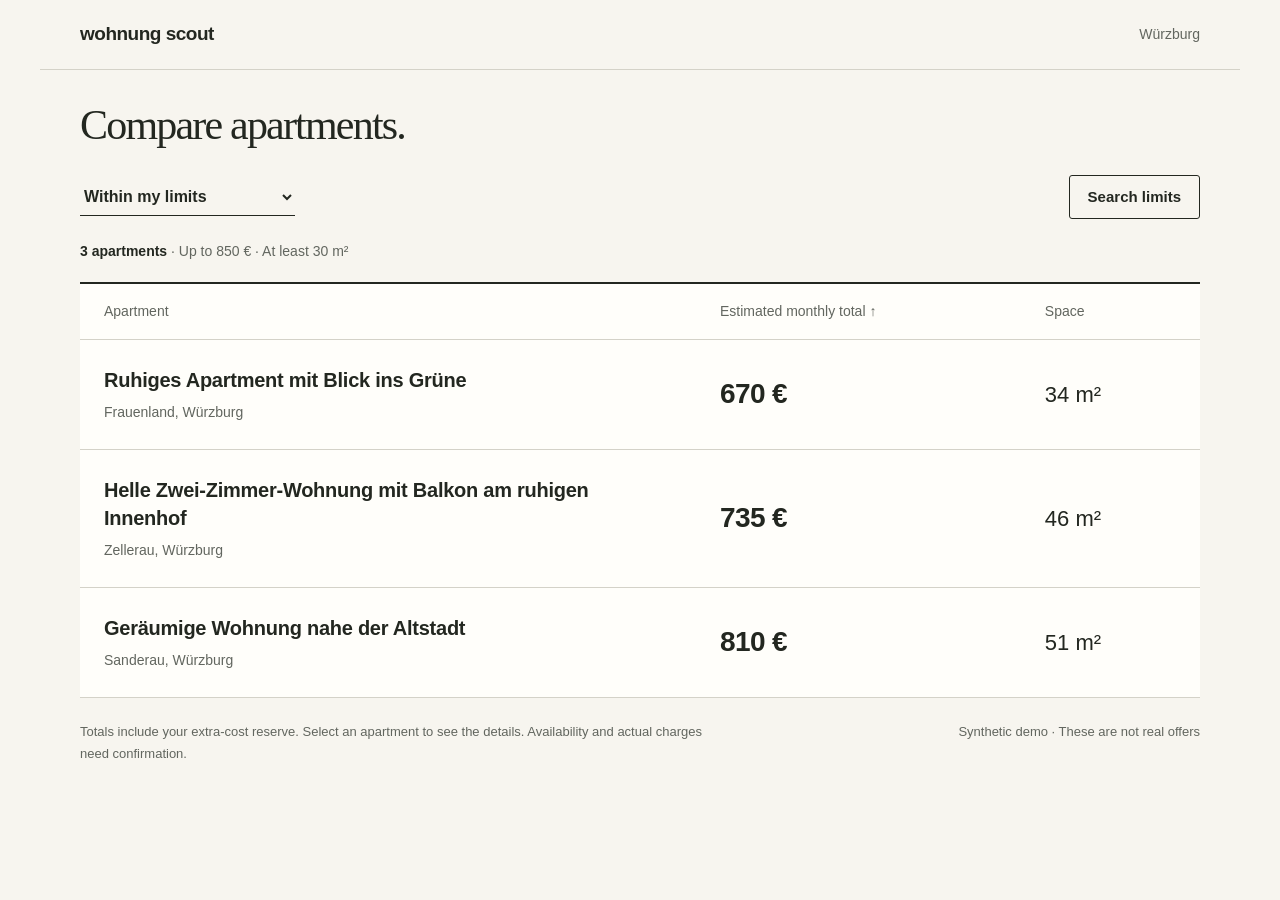
==== static/prototype/compare-clear.html @ 00a587d5 "Explore three clearer comparison layouts after choosing direction B" ====
<!doctype html>
<html lang="en">
<head>
<meta charset="utf-8"><meta name="viewport" content="width=device-width,initial-scale=1">
<title>Wohnung Scout · Clear comparison</title>
<style>
:root{--paper:#f7f5ef;--white:#fffefa;--ink:#232720;--muted:#62665f;--line:#d4d2c8;--copper:#a43e25;--wash:#f1e7dc;--sans:"Avenir Next",Avenir,"Segoe UI",sans-serif;--serif:Georgia,"Times New Roman",serif}
*{box-sizing:border-box}body{margin:0;background:var(--paper);color:var(--ink);font:16px/1.5 var(--sans);-webkit-font-smoothing:antialiased}button,input,select{font:inherit;color:inherit}button,a{touch-action:manipulation}button{cursor:pointer}button:focus-visible,a:focus-visible,select:focus-visible,input:focus-visible{outline:3px solid var(--copper);outline-offset:4px}button{background:none}button,a,input,select{-webkit-tap-highlight-color:transparent}.masthead{margin:auto;max-width:1200px;padding:20px 40px;display:flex;justify-content:space-between;gap:20px;align-items:center;border-bottom:1px solid var(--line)}.brand{font-size:19px;font-weight:700;letter-spacing:-.5px}.place{font-size:14px;color:var(--muted)}main{max-width:1200px;margin:0 auto;padding:32px 40px 40px}.intro{max-width:690px}h1{font:normal 42px/1.12 var(--serif);letter-spacing:-1.8px;margin:0}.intro p{margin:0;color:var(--muted);font-size:17px}.toolbar{display:flex;align-items:center;justify-content:space-between;gap:20px;margin-top:26px;margin-bottom:22px}.view-label{display:flex;align-items:center;gap:12px;font-size:16px;font-weight:600}.view-label select{appearance:auto;border:0;border-bottom:1px solid var(--ink);background:transparent;border-radius:0;padding:9px 24px 9px 0;max-width:100%}.limits-button{border:1px solid var(--ink);padding:10px 18px;white-space:nowrap;border-radius:3px;font-weight:600;font-size:15px}.limits-button:hover{background:var(--ink);color:var(--white)}.limits-summary{font-size:14px;color:var(--muted);margin:0 0 20px}.count{color:var(--ink);font-weight:650}.comparison{width:100%;border-collapse:collapse;table-layout:fixed;text-align:left;background:var(--white);border-top:2px solid var(--ink)}th{font-size:14px;font-weight:500;color:var(--muted);padding:17px 24px;border-bottom:1px solid var(--line);vertical-align:middle}th:first-child{width:55%}th:nth-child(2){width:29%}th:nth-child(3){width:16%}th button{border:0;padding:0;text-align:left;font:inherit}td{padding:26px 24px;border-bottom:1px solid var(--line);vertical-align:middle}.apartment-button{font:600 20px/1.4 var(--sans);text-align:left;border:0;padding:0;display:block;width:100%;overflow-wrap:anywhere;letter-spacing:-.25px}.apartment-button:hover{color:var(--copper)}.location{font-size:14px;color:var(--muted);margin-top:8px;overflow-wrap:anywhere}.total{font-size:28px;font-weight:650;line-height:1.3;white-space:nowrap;font-variant-numeric:tabular-nums;letter-spacing:-.6px}.space{font-size:22px;white-space:nowrap;font-variant-numeric:tabular-nums}.row-label{display:none}.chosen td{background:var(--wash);border-bottom-color:var(--wash)}.chosen td:first-child{box-shadow:inset 4px 0 var(--copper)}.chosen .apartment-button{color:var(--copper)}.detail-row td{padding:0;background:var(--wash)}.detail-body{padding:0 24px 28px;border-left:4px solid var(--copper);display:grid;grid-template-columns:1fr 1fr;gap:22px 42px}.cost-breakdown{margin:0;display:grid;grid-template-columns:1fr auto;gap:8px 20px;font-size:15px}.cost-breakdown dt{color:var(--muted)}.cost-breakdown dd{margin:0;font-variant-numeric:tabular-nums}.detail-copy p{margin:0;font-size:15px}.detail-copy .saving{font-weight:600;color:#3f5c43;margin-bottom:10px}.detail-actions{grid-column:1/-1;display:flex;gap:12px;align-items:center;flex-wrap:wrap}.open-link,.save-button{display:inline-block;padding:10px 17px;font-weight:600;font-size:15px;text-decoration:none;border-radius:3px}.open-link{background:var(--copper);color:white;border:1px solid var(--copper)}.save-button{border:1px solid #a59c8c;background:transparent}.open-link:hover{background:#87331f}.save-button:hover{background:#e4d6c5}.save-button[aria-pressed=true]{background:#e0e7d8;border-color:#67775e}.preview-note{font-size:13px;color:var(--muted)}.empty{padding:38px 24px;border-bottom:1px solid var(--line);background:var(--white);font-size:17px}.footnote{display:flex;justify-content:space-between;gap:24px;align-items:flex-start;margin-top:23px;font-size:13px;line-height:1.7;color:var(--muted)}.footnote p{margin:0;max-width:650px}#source{white-space:nowrap}dialog{max-width:460px;width:calc(100% - 32px);padding:31px;border:1px solid var(--line);border-radius:5px;background:var(--white);color:var(--ink)}dialog::backdrop{background:#23272066}dialog h2{font:normal 31px var(--serif);margin:0 0 8px}dialog p{font-size:14px;color:var(--muted);margin:0 0 23px}.field{display:block;font-size:15px;margin:18px 0}.field input{display:block;width:100%;margin-top:7px;padding:10px 12px;border:1px solid #aaa99f;border-radius:3px;background:white}.check{display:flex;align-items:flex-start;gap:10px;margin:22px 0;font-size:15px}.check input{margin-top:6px;accent-color:var(--copper);width:17px;height:17px}.dialog-actions{display:flex;justify-content:flex-end;gap:10px;margin-top:29px}.dialog-actions button{border:1px solid var(--line);padding:10px 16px;border-radius:3px}.dialog-actions .apply{background:var(--ink);color:white;border-color:var(--ink)}[hidden]{display:none!important}
@media(max-width:760px){.masthead{padding:22px 24px}main{padding:35px 24px}h1{font-size:41px}.toolbar{margin-top:31px}.comparison th,.comparison td{padding-left:18px;padding-right:18px}th:first-child{width:49%}th:nth-child(2){width:32%}th:nth-child(3){width:19%}.total{font-size:25px}.apartment-button{font-size:18px}.space{font-size:20px}.detail-body{padding:0 18px 24px;gap:20px;grid-template-columns:1fr}.detail-actions{grid-column:auto}.footnote{display:block}.footnote p+p{margin-top:9px}}
@media(max-width:540px){.masthead{padding:20px}.brand{font-size:18px}.place{font-size:13px}main{padding:32px 20px}h1{font-size:38px;letter-spacing:-1px}.intro p{font-size:16px}.toolbar{gap:12px;align-items:flex-start;margin-bottom:15px}.view-label{min-width:0;font-size:15px}.view-label select{max-width:184px;padding-right:4px}.limits-button{font-size:14px;padding:10px 12px}.limits-summary{font-size:14px;margin-bottom:17px}.comparison,.comparison tbody{display:block}.comparison thead{display:none}.comparison tr{display:grid;grid-template-columns:1.4fr 1fr;border-bottom:1px solid var(--line);padding:22px 20px;gap:20px;background:var(--white)}.comparison td{border:0;padding:0;display:block}.comparison td:first-child{grid-column:1/-1}.apartment-button{font-size:20px;line-height:1.42}.location{font-size:14px;margin-top:7px}.row-label{display:block;font-size:13px;color:var(--muted);line-height:1.4;margin-bottom:7px;font-weight:400;letter-spacing:0}.total{font-size:28px}.space{font-size:24px}.comparison tr.chosen{background:var(--wash);box-shadow:inset 4px 0 var(--copper);border-bottom:0}.chosen td{background:transparent}.chosen td:first-child{box-shadow:none}.comparison tr.detail-row{display:block;background:var(--wash);padding:0 20px 24px;box-shadow:inset 4px 0 var(--copper)}.detail-body{padding:0;border:0;gap:20px}.cost-breakdown{font-size:14px;gap:9px 10px}.detail-copy p{font-size:14px}.detail-actions{display:grid;grid-template-columns:1fr;gap:10px}.open-link,.save-button{text-align:center}.preview-note{text-align:center}.footnote{margin-top:18px;font-size:13px}#source{white-space:normal}.empty{padding:27px 20px}}
@media(prefers-reduced-motion:no-preference){button,a{transition:color .15s,background .15s}}
</style>
</head>
<body>
<header class="masthead"><div class="brand">wohnung scout</div><div class="place">Würzburg</div></header>
<main>
<section class="intro"><h1>Compare apartments.</h1></section>
<div class="toolbar"><label class="view-label"><select id="view" aria-label="Apartments to compare"><option value="matches">Within my limits</option><option value="all">All current apartments</option><option value="saved">Saved in preview</option></select></label><button class="limits-button" id="open-limits">Search limits</button></div>
<p class="limits-summary"><span id="count" class="count" role="status" aria-live="polite">Loading apartments</span><span id="limits-summary"></span></p>
<table class="comparison" aria-label="Apartment comparison"><thead><tr><th>Apartment</th><th><button id="sort-total" aria-label="Reverse monthly cost sort">Estimated monthly total ↑</button></th><th>Space</th></tr></thead><tbody id="rows"></tbody></table>
<div class="empty" id="empty" hidden>No apartments match these limits. Try a higher budget or a smaller minimum size.</div>
<footer class="footnote"><p>Totals include your extra-cost reserve. Select an apartment to see the details. Availability and actual charges need confirmation.</p><p id="source">Loading local data</p></footer>
</main>
<dialog id="limits-dialog" aria-labelledby="limits-title"><form id="limits-form"><h2 id="limits-title">Your search limits.</h2><p>Changes stay in this preview. Your actual search and alerts stay unchanged.</p><label class="field">Maximum monthly total (€)<input id="budget" type="number" min="1" step="1" required></label><label class="field">Minimum space (m²)<input id="min-size" type="number" min="1" step="1" required></label><label class="check"><input id="temporary" type="checkbox">Include temporary lets</label><div class="dialog-actions"><button type="button" id="cancel-limits">Cancel</button><button class="apply" type="submit">Apply to preview</button></div></form></dialog>
<script>
const $=id=>document.getElementById(id);
const money=value=>new Intl.NumberFormat('de-DE',{style:'currency',currency:'EUR',maximumFractionDigits:0}).format(value);
const state={listings:[],settings:{budget:850,min_size:30,extra_costs:60,current_total:1000,include_temporary:false},limits:null,saved:new Set(),selected:null,direction:1};
const demo=[['demo-clear-1','Helle Zwei-Zimmer-Wohnung mit Balkon am ruhigen Innenhof','Zellerau, Würzburg',675,46],['demo-clear-2','Ruhiges Apartment mit Blick ins Grüne','Frauenland, Würzburg',610,34],['demo-clear-3','Geräumige Wohnung nahe der Altstadt','Sanderau, Würzburg',750,51],['demo-clear-4','Kompaktes Studio in zentraler Lage','Altstadt, Würzburg',545,26],['demo-clear-5','Möblierte Wohnung für einen befristeten Aufenthalt','Grombühl, Würzburg',620,38]];
function element(tag,text,className){const node=document.createElement(tag);node.textContent=text;if(className)node.className=className;return node;}
function matching(row){return row.estimated_total<=state.limits.budget&&row.size>=state.limits.min_size&&(state.limits.include_temporary||!row.temporary);}
function safeUrl(value){try{const url=new URL(value);return ['http:','https:'].includes(url.protocol)?url.href:null;}catch{return null;}}
function visibleRows(){const view=$('view').value;return state.listings.filter(row=>row.currently_seen!==false&&row.status!=='hidden').filter(row=>view==='matches'?matching(row):view==='saved'?state.saved.has(row.id):true).sort((a,b)=>(a.estimated_total-b.estimated_total)*state.direction);}
function showDetails(row){
  const tr=element('tr','','detail-row'),cell=document.createElement('td');cell.colSpan=3;
  const body=element('div','','detail-body'),costs=element('dl','','cost-breakdown');
  for(const [label,value]of [['Listed monthly rent',money(row.rent)],['Extra-cost reserve',money(state.settings.extra_costs)]])costs.append(element('dt',label),element('dd',value));
  const copy=element('div','','detail-copy');
  copy.append(element('p',money(Math.abs(row.estimated_saving))+(row.estimated_saving>=0?' less':' more')+' than your current home each month.','saving'),element('p','This is an estimate. Confirm utilities, deposit, and availability in the original listing.'));
  const actions=element('div','','detail-actions'),url=safeUrl(row.url);
  if(url){const link=element('a','Open original listing ↗','open-link');link.href=url;link.target='_blank';link.rel='noopener noreferrer';actions.append(link);}
  const save=element('button',state.saved.has(row.id)?'Saved in preview ✓':'Save in preview','save-button');save.setAttribute('aria-pressed',String(state.saved.has(row.id)));save.dataset.save=String(row.id);save.addEventListener('click',()=>{state.saved.has(row.id)?state.saved.delete(row.id):state.saved.add(row.id);render();});
  actions.append(save,element('span','Preview only. Nothing is stored.','preview-note'));body.append(costs,copy,actions);cell.append(body);tr.append(cell);return tr;
}
function render(){
  const rows=visibleRows();if(!rows.some(row=>row.id===state.selected))state.selected=null;
  $('count').textContent=rows.length+' apartment'+(rows.length===1?'':'s');
  $('limits-summary').textContent=$('view').value==='matches'?' · Up to '+money(state.limits.budget)+' · At least '+state.limits.min_size+' m²':'';
  $('sort-total').textContent='Estimated monthly total '+(state.direction===1?'↑':'↓');$('sort-total').closest('th').setAttribute('aria-sort',state.direction===1?'ascending':'descending');
  $('rows').replaceChildren();$('empty').hidden=rows.length>0;
  for(const row of rows){
    const selected=row.id===state.selected,tr=document.createElement('tr');tr.classList.toggle('chosen',selected);
    const titleCell=document.createElement('td'),title=element('button',row.title,'apartment-button');title.dataset.listing=String(row.id);title.setAttribute('aria-expanded',String(selected));title.setAttribute('aria-label',(selected?'Close details for ':'View details for ')+row.title);title.addEventListener('click',()=>{state.selected=selected?null:row.id;render();document.querySelector('[data-listing="'+CSS.escape(String(row.id))+'"]').focus({preventScroll:true});});titleCell.append(title,element('div',row.location+(row.temporary?' · Temporary let':''),'location'));
    const total=element('td','','total');total.append(element('span','Estimated monthly total','row-label'),document.createTextNode(money(row.estimated_total)));
    const size=element('td','','space');size.append(element('span','Space','row-label'),document.createTextNode(row.size+' m²'));
    tr.append(titleCell,total,size);$('rows').append(tr);if(selected)$('rows').append(showDetails(row));
  }
}
$('open-limits').addEventListener('click',()=>{$('budget').value=state.limits.budget;$('min-size').value=state.limits.min_size;$('temporary').checked=state.limits.include_temporary;$('limits-dialog').showModal();});
$('cancel-limits').addEventListener('click',()=>$('limits-dialog').close());
$('limits-form').addEventListener('submit',event=>{event.preventDefault();state.limits={budget:Number($('budget').value),min_size:Number($('min-size').value),include_temporary:$('temporary').checked};$('limits-dialog').close();render();});
$('sort-total').addEventListener('click',()=>{state.direction*=-1;render();});$('view').addEventListener('change',render);
(async()=>{try{const response=await fetch('/api/state',{cache:'no-store'});if(!response.ok)throw Error('Local data unavailable');const data=await response.json();if(!Array.isArray(data.listings)||!data.settings)throw Error('Unexpected state');state.listings=data.listings;state.settings=data.settings;$('source').textContent='Live local data · Read-only preview';}catch{state.listings=demo.map(([id,title,location,rent,size],index)=>({id,title,location,rent,size,estimated_total:rent+60,estimated_saving:1000-rent-60,url:'https://www.wg-gesucht.de/',currently_seen:true,status:'new',temporary:index===4}));$('source').textContent='Synthetic demo · These are not real offers';}state.limits={budget:state.settings.budget,min_size:state.settings.min_size,include_temporary:state.settings.include_temporary};state.saved=new Set(state.listings.filter(row=>row.status==='saved').map(row=>row.id));render();})();
</script>
</body>
</html>
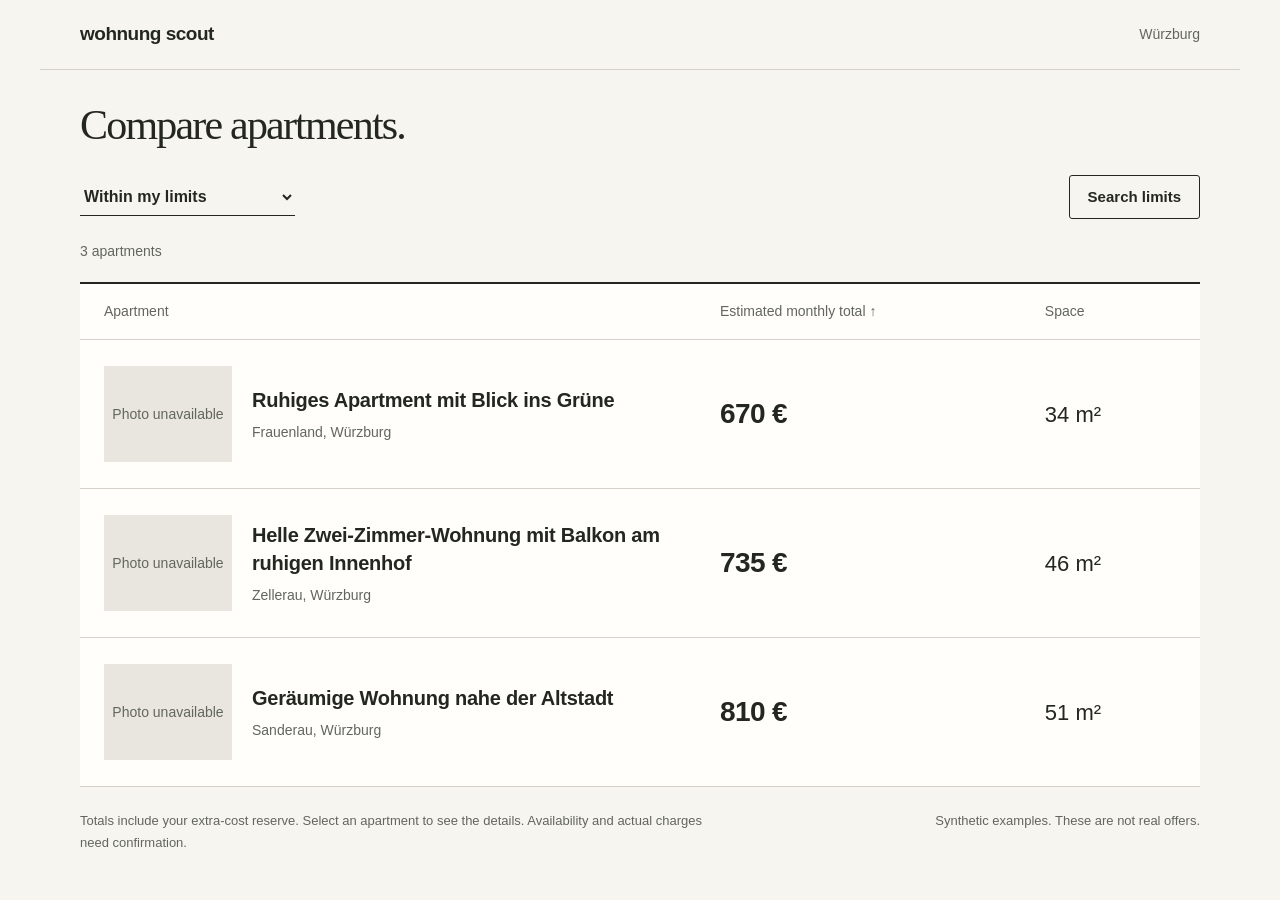
==== commit 2d4be8d3: "Show real listing photos in clearer comparison drafts" ====
--- a/static/prototype/compare-clear.html
+++ b/static/prototype/compare-clear.html
@@ -2,7 +2,7 @@
 <html lang="en">
 <head>
 <meta charset="utf-8"><meta name="viewport" content="width=device-width,initial-scale=1">
-<title>Wohnung Scout · Clear comparison</title>
+<title>Wohnung Scout | Clear comparison</title>
 <style>
 :root{--paper:#f7f5ef;--white:#fffefa;--ink:#232720;--muted:#62665f;--line:#d4d2c8;--copper:#a43e25;--wash:#f1e7dc;--sans:"Avenir Next",Avenir,"Segoe UI",sans-serif;--serif:Georgia,"Times New Roman",serif}
 *{box-sizing:border-box}body{margin:0;background:var(--paper);color:var(--ink);font:16px/1.5 var(--sans);-webkit-font-smoothing:antialiased}button,input,select{font:inherit;color:inherit}button,a{touch-action:manipulation}button{cursor:pointer}button:focus-visible,a:focus-visible,select:focus-visible,input:focus-visible{outline:3px solid var(--copper);outline-offset:4px}button{background:none}button,a,input,select{-webkit-tap-highlight-color:transparent}.masthead{margin:auto;max-width:1200px;padding:20px 40px;display:flex;justify-content:space-between;gap:20px;align-items:center;border-bottom:1px solid var(--line)}.brand{font-size:19px;font-weight:700;letter-spacing:-.5px}.place{font-size:14px;color:var(--muted)}main{max-width:1200px;margin:0 auto;padding:32px 40px 40px}.intro{max-width:690px}h1{font:normal 42px/1.12 var(--serif);letter-spacing:-1.8px;margin:0}.intro p{margin:0;color:var(--muted);font-size:17px}.toolbar{display:flex;align-items:center;justify-content:space-between;gap:20px;margin-top:26px;margin-bottom:22px}.view-label{display:flex;align-items:center;gap:12px;font-size:16px;font-weight:600}.view-label select{appearance:auto;border:0;border-bottom:1px solid var(--ink);background:transparent;border-radius:0;padding:9px 24px 9px 0;max-width:100%}.limits-button{border:1px solid var(--ink);padding:10px 18px;white-space:nowrap;border-radius:3px;font-weight:600;font-size:15px}.limits-button:hover{background:var(--ink);color:var(--white)}.limits-summary{font-size:14px;color:var(--muted);margin:0 0 20px}.count{color:var(--ink);font-weight:650}.comparison{width:100%;border-collapse:collapse;table-layout:fixed;text-align:left;background:var(--white);border-top:2px solid var(--ink)}th{font-size:14px;font-weight:500;color:var(--muted);padding:17px 24px;border-bottom:1px solid var(--line);vertical-align:middle}th:first-child{width:55%}th:nth-child(2){width:29%}th:nth-child(3){width:16%}th button{border:0;padding:0;text-align:left;font:inherit}td{padding:26px 24px;border-bottom:1px solid var(--line);vertical-align:middle}.apartment-button{font:600 20px/1.4 var(--sans);text-align:left;border:0;padding:0;display:block;width:100%;overflow-wrap:anywhere;letter-spacing:-.25px}.apartment-button:hover{color:var(--copper)}.location{font-size:14px;color:var(--muted);margin-top:8px;overflow-wrap:anywhere}.total{font-size:28px;font-weight:650;line-height:1.3;white-space:nowrap;font-variant-numeric:tabular-nums;letter-spacing:-.6px}.space{font-size:22px;white-space:nowrap;font-variant-numeric:tabular-nums}.row-label{display:none}.chosen td{background:var(--wash);border-bottom-color:var(--wash)}.chosen td:first-child{box-shadow:inset 4px 0 var(--copper)}.chosen .apartment-button{color:var(--copper)}.detail-row td{padding:0;background:var(--wash)}.detail-body{padding:0 24px 28px;border-left:4px solid var(--copper);display:grid;grid-template-columns:1fr 1fr;gap:22px 42px}.cost-breakdown{margin:0;display:grid;grid-template-columns:1fr auto;gap:8px 20px;font-size:15px}.cost-breakdown dt{color:var(--muted)}.cost-breakdown dd{margin:0;font-variant-numeric:tabular-nums}.detail-copy p{margin:0;font-size:15px}.detail-copy .saving{font-weight:600;color:#3f5c43;margin-bottom:10px}.detail-actions{grid-column:1/-1;display:flex;gap:12px;align-items:center;flex-wrap:wrap}.open-link,.save-button{display:inline-block;padding:10px 17px;font-weight:600;font-size:15px;text-decoration:none;border-radius:3px}.open-link{background:var(--copper);color:white;border:1px solid var(--copper)}.save-button{border:1px solid #a59c8c;background:transparent}.open-link:hover{background:#87331f}.save-button:hover{background:#e4d6c5}.save-button[aria-pressed=true]{background:#e0e7d8;border-color:#67775e}.preview-note{font-size:13px;color:var(--muted)}.empty{padding:38px 24px;border-bottom:1px solid var(--line);background:var(--white);font-size:17px}.footnote{display:flex;justify-content:space-between;gap:24px;align-items:flex-start;margin-top:23px;font-size:13px;line-height:1.7;color:var(--muted)}.footnote p{margin:0;max-width:650px}#source{white-space:nowrap}dialog{max-width:460px;width:calc(100% - 32px);padding:31px;border:1px solid var(--line);border-radius:5px;background:var(--white);color:var(--ink)}dialog::backdrop{background:#23272066}dialog h2{font:normal 31px var(--serif);margin:0 0 8px}dialog p{font-size:14px;color:var(--muted);margin:0 0 23px}.field{display:block;font-size:15px;margin:18px 0}.field input{display:block;width:100%;margin-top:7px;padding:10px 12px;border:1px solid #aaa99f;border-radius:3px;background:white}.check{display:flex;align-items:flex-start;gap:10px;margin:22px 0;font-size:15px}.check input{margin-top:6px;accent-color:var(--copper);width:17px;height:17px}.dialog-actions{display:flex;justify-content:flex-end;gap:10px;margin-top:29px}.dialog-actions button{border:1px solid var(--line);padding:10px 16px;border-radius:3px}.dialog-actions .apply{background:var(--ink);color:white;border-color:var(--ink)}[hidden]{display:none!important}
@@ -10,18 +10,20 @@
 @media(max-width:540px){.masthead{padding:20px}.brand{font-size:18px}.place{font-size:13px}main{padding:32px 20px}h1{font-size:38px;letter-spacing:-1px}.intro p{font-size:16px}.toolbar{gap:12px;align-items:flex-start;margin-bottom:15px}.view-label{min-width:0;font-size:15px}.view-label select{max-width:184px;padding-right:4px}.limits-button{font-size:14px;padding:10px 12px}.limits-summary{font-size:14px;margin-bottom:17px}.comparison,.comparison tbody{display:block}.comparison thead{display:none}.comparison tr{display:grid;grid-template-columns:1.4fr 1fr;border-bottom:1px solid var(--line);padding:22px 20px;gap:20px;background:var(--white)}.comparison td{border:0;padding:0;display:block}.comparison td:first-child{grid-column:1/-1}.apartment-button{font-size:20px;line-height:1.42}.location{font-size:14px;margin-top:7px}.row-label{display:block;font-size:13px;color:var(--muted);line-height:1.4;margin-bottom:7px;font-weight:400;letter-spacing:0}.total{font-size:28px}.space{font-size:24px}.comparison tr.chosen{background:var(--wash);box-shadow:inset 4px 0 var(--copper);border-bottom:0}.chosen td{background:transparent}.chosen td:first-child{box-shadow:none}.comparison tr.detail-row{display:block;background:var(--wash);padding:0 20px 24px;box-shadow:inset 4px 0 var(--copper)}.detail-body{padding:0;border:0;gap:20px}.cost-breakdown{font-size:14px;gap:9px 10px}.detail-copy p{font-size:14px}.detail-actions{display:grid;grid-template-columns:1fr;gap:10px}.open-link,.save-button{text-align:center}.preview-note{text-align:center}.footnote{margin-top:18px;font-size:13px}#source{white-space:normal}.empty{padding:27px 20px}}
 @media(prefers-reduced-motion:no-preference){button,a{transition:color .15s,background .15s}}
 </style>
+<link rel="stylesheet" href="/static/prototype/listing-photos.css">
 </head>
 <body>
 <header class="masthead"><div class="brand">wohnung scout</div><div class="place">Würzburg</div></header>
 <main>
 <section class="intro"><h1>Compare apartments.</h1></section>
 <div class="toolbar"><label class="view-label"><select id="view" aria-label="Apartments to compare"><option value="matches">Within my limits</option><option value="all">All current apartments</option><option value="saved">Saved in preview</option></select></label><button class="limits-button" id="open-limits">Search limits</button></div>
-<p class="limits-summary"><span id="count" class="count" role="status" aria-live="polite">Loading apartments</span><span id="limits-summary"></span></p>
+<p class="limits-summary" id="count" role="status" aria-live="polite">Loading apartments</p>
 <table class="comparison" aria-label="Apartment comparison"><thead><tr><th>Apartment</th><th><button id="sort-total" aria-label="Reverse monthly cost sort">Estimated monthly total ↑</button></th><th>Space</th></tr></thead><tbody id="rows"></tbody></table>
 <div class="empty" id="empty" hidden>No apartments match these limits. Try a higher budget or a smaller minimum size.</div>
 <footer class="footnote"><p>Totals include your extra-cost reserve. Select an apartment to see the details. Availability and actual charges need confirmation.</p><p id="source">Loading local data</p></footer>
 </main>
 <dialog id="limits-dialog" aria-labelledby="limits-title"><form id="limits-form"><h2 id="limits-title">Your search limits.</h2><p>Changes stay in this preview. Your actual search and alerts stay unchanged.</p><label class="field">Maximum monthly total (€)<input id="budget" type="number" min="1" step="1" required></label><label class="field">Minimum space (m²)<input id="min-size" type="number" min="1" step="1" required></label><label class="check"><input id="temporary" type="checkbox">Include temporary lets</label><div class="dialog-actions"><button type="button" id="cancel-limits">Cancel</button><button class="apply" type="submit">Apply to preview</button></div></form></dialog>
+<script src="/static/prototype/listing-photos.js"></script>
 <script>
 const $=id=>document.getElementById(id);
 const money=value=>new Intl.NumberFormat('de-DE',{style:'currency',currency:'EUR',maximumFractionDigits:0}).format(value);
@@ -45,12 +47,11 @@
 function render(){
   const rows=visibleRows();if(!rows.some(row=>row.id===state.selected))state.selected=null;
   $('count').textContent=rows.length+' apartment'+(rows.length===1?'':'s');
-  $('limits-summary').textContent=$('view').value==='matches'?' · Up to '+money(state.limits.budget)+' · At least '+state.limits.min_size+' m²':'';
   $('sort-total').textContent='Estimated monthly total '+(state.direction===1?'↑':'↓');$('sort-total').closest('th').setAttribute('aria-sort',state.direction===1?'ascending':'descending');
   $('rows').replaceChildren();$('empty').hidden=rows.length>0;
   for(const row of rows){
     const selected=row.id===state.selected,tr=document.createElement('tr');tr.classList.toggle('chosen',selected);
-    const titleCell=document.createElement('td'),title=element('button',row.title,'apartment-button');title.dataset.listing=String(row.id);title.setAttribute('aria-expanded',String(selected));title.setAttribute('aria-label',(selected?'Close details for ':'View details for ')+row.title);title.addEventListener('click',()=>{state.selected=selected?null:row.id;render();document.querySelector('[data-listing="'+CSS.escape(String(row.id))+'"]').focus({preventScroll:true});});titleCell.append(title,element('div',row.location+(row.temporary?' · Temporary let':''),'location'));
+    const titleCell=document.createElement('td'),title=element('button',row.title,'apartment-button');title.dataset.listing=String(row.id);title.setAttribute('aria-expanded',String(selected));title.setAttribute('aria-label',(selected?'Close details for ':'View details for ')+row.title);title.addEventListener('click',()=>{state.selected=selected?null:row.id;render();document.querySelector('[data-listing="'+CSS.escape(String(row.id))+'"]').focus({preventScroll:true});});const heading=element('div','','apartment-heading'),copy=element('div');copy.append(title,listingPhotos.location(row,'location'));if(row.temporary)copy.append(element('div','Temporary let','listing-status'));heading.append(listingPhotos.forRow(row),copy);titleCell.append(heading);
     const total=element('td','','total');total.append(element('span','Estimated monthly total','row-label'),document.createTextNode(money(row.estimated_total)));
     const size=element('td','','space');size.append(element('span','Space','row-label'),document.createTextNode(row.size+' m²'));
     tr.append(titleCell,total,size);$('rows').append(tr);if(selected)$('rows').append(showDetails(row));
@@ -60,7 +61,7 @@
 $('cancel-limits').addEventListener('click',()=>$('limits-dialog').close());
 $('limits-form').addEventListener('submit',event=>{event.preventDefault();state.limits={budget:Number($('budget').value),min_size:Number($('min-size').value),include_temporary:$('temporary').checked};$('limits-dialog').close();render();});
 $('sort-total').addEventListener('click',()=>{state.direction*=-1;render();});$('view').addEventListener('change',render);
-(async()=>{try{const response=await fetch('/api/state',{cache:'no-store'});if(!response.ok)throw Error('Local data unavailable');const data=await response.json();if(!Array.isArray(data.listings)||!data.settings)throw Error('Unexpected state');state.listings=data.listings;state.settings=data.settings;$('source').textContent='Live local data · Read-only preview';}catch{state.listings=demo.map(([id,title,location,rent,size],index)=>({id,title,location,rent,size,estimated_total:rent+60,estimated_saving:1000-rent-60,url:'https://www.wg-gesucht.de/',currently_seen:true,status:'new',temporary:index===4}));$('source').textContent='Synthetic demo · These are not real offers';}state.limits={budget:state.settings.budget,min_size:state.settings.min_size,include_temporary:state.settings.include_temporary};state.saved=new Set(state.listings.filter(row=>row.status==='saved').map(row=>row.id));render();})();
+(async()=>{try{const response=await fetch('/api/state',{cache:'no-store'});if(!response.ok)throw Error('Local data unavailable');const data=await response.json();if(!Array.isArray(data.listings)||!data.settings)throw Error('Unexpected state');state.listings=data.listings;state.settings=data.settings;$('source').textContent='Read-only preview';}catch{state.listings=demo.map(([id,title,location,rent,size],index)=>({id,title,location,rent,size,estimated_total:rent+60,estimated_saving:1000-rent-60,url:'https://www.wg-gesucht.de/',currently_seen:true,status:'new',temporary:index===4}));$('source').textContent='Synthetic examples. These are not real offers.';}state.limits={budget:state.settings.budget,min_size:state.settings.min_size,include_temporary:state.settings.include_temporary};state.saved=new Set(state.listings.filter(row=>row.status==='saved').map(row=>row.id));render();listingPhotos.hydrate(state.listings);})();
 </script>
 </body>
 </html>
--- a/static/prototype/listing-photos.css
+++ b/static/prototype/listing-photos.css
@@ -0,0 +1,17 @@
+.listing-photo{display:flex;align-items:center;justify-content:center;overflow:hidden;background:#e9e6df;color:#62665f;font-size:14px;text-align:center;aspect-ratio:4/3;min-width:0}
+.listing-photo img{display:block;width:100%;height:100%;object-fit:cover}
+.listing-address{display:block}.listing-address>span{display:block}
+.apartment-heading{display:grid;grid-template-columns:128px minmax(0,1fr);gap:20px;align-items:center}
+.apartment-heading .listing-photo{width:128px;height:96px}
+.listing-status{font-size:14px;color:var(--copper);margin-top:8px}
+.column-photo{width:100%;aspect-ratio:4/3;margin-bottom:22px}
+.home-copy{min-width:0}
+.home>.home-heading{display:grid;grid-template-columns:88px minmax(0,1fr);gap:16px;align-items:center}
+.home-heading .listing-photo{width:88px;height:72px;font-size:12px}
+.detail-photo{width:100%;aspect-ratio:3/2;margin-bottom:28px}
+.detail-facts{display:flex;justify-content:space-between;gap:20px;margin-bottom:26px;align-items:baseline}
+.detail-facts .detail-area{margin:0}
+.detail-space{font-size:24px;white-space:nowrap}
+.option-facts{display:flex;flex-wrap:wrap;gap:8px 18px;font-size:14px;margin-top:8px;color:var(--muted)}
+.option-meta{display:block}
+@media(max-width:760px){.apartment-heading{grid-template-columns:1fr}.apartment-heading .listing-photo{width:100%;height:auto;aspect-ratio:3/2}.detail-facts{align-items:start;flex-wrap:wrap;gap:8px}.detail-photo{margin-bottom:24px}}
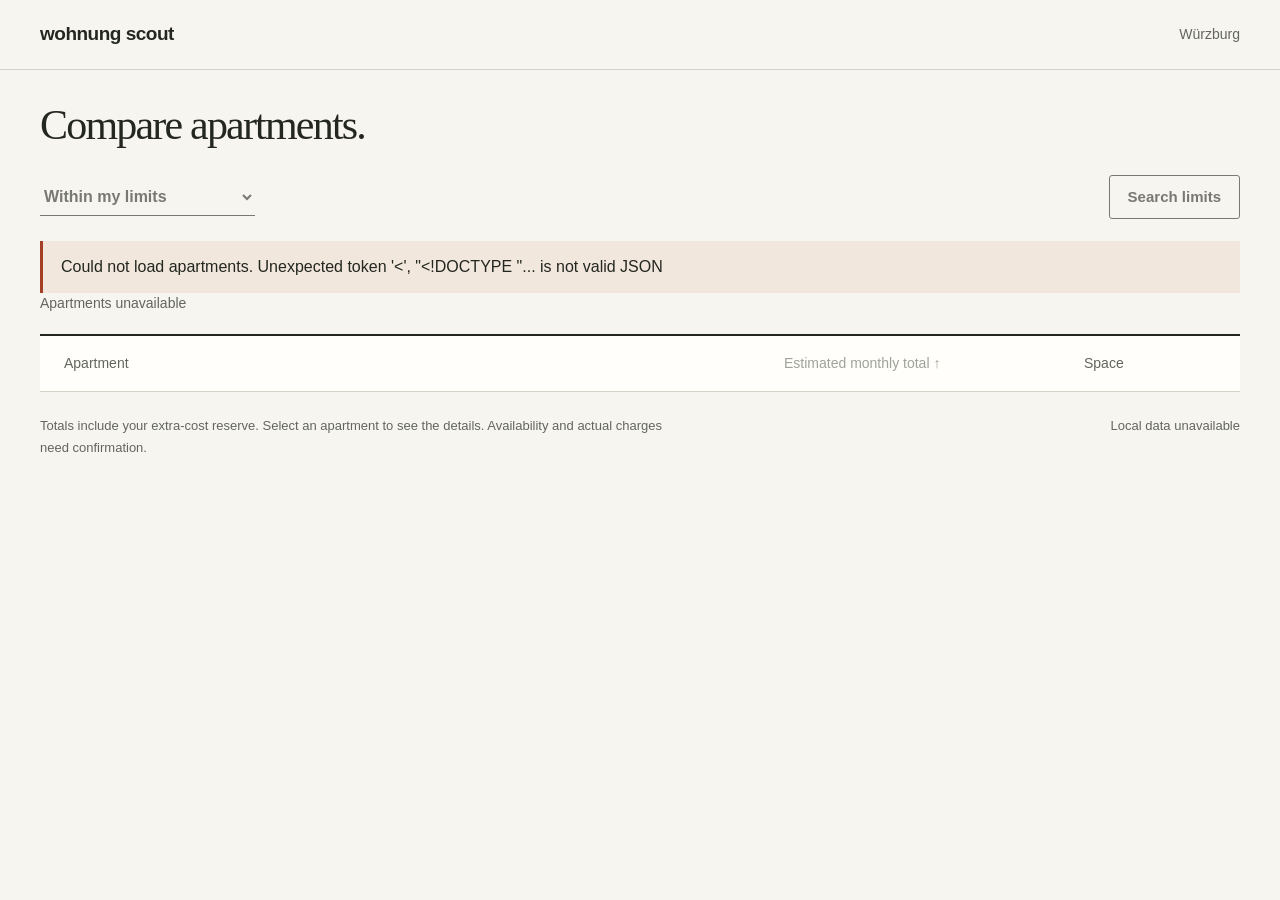
==== commit a5fa9b39: "Use B1 with larger photos and whole-apartment sources" ====
--- a/static/prototype/compare-clear.html
+++ b/static/prototype/compare-clear.html
@@ -1,67 +1,2 @@
 <!doctype html>
-<html lang="en">
-<head>
-<meta charset="utf-8"><meta name="viewport" content="width=device-width,initial-scale=1">
-<title>Wohnung Scout | Clear comparison</title>
-<style>
-:root{--paper:#f7f5ef;--white:#fffefa;--ink:#232720;--muted:#62665f;--line:#d4d2c8;--copper:#a43e25;--wash:#f1e7dc;--sans:"Avenir Next",Avenir,"Segoe UI",sans-serif;--serif:Georgia,"Times New Roman",serif}
-*{box-sizing:border-box}body{margin:0;background:var(--paper);color:var(--ink);font:16px/1.5 var(--sans);-webkit-font-smoothing:antialiased}button,input,select{font:inherit;color:inherit}button,a{touch-action:manipulation}button{cursor:pointer}button:focus-visible,a:focus-visible,select:focus-visible,input:focus-visible{outline:3px solid var(--copper);outline-offset:4px}button{background:none}button,a,input,select{-webkit-tap-highlight-color:transparent}.masthead{margin:auto;max-width:1200px;padding:20px 40px;display:flex;justify-content:space-between;gap:20px;align-items:center;border-bottom:1px solid var(--line)}.brand{font-size:19px;font-weight:700;letter-spacing:-.5px}.place{font-size:14px;color:var(--muted)}main{max-width:1200px;margin:0 auto;padding:32px 40px 40px}.intro{max-width:690px}h1{font:normal 42px/1.12 var(--serif);letter-spacing:-1.8px;margin:0}.intro p{margin:0;color:var(--muted);font-size:17px}.toolbar{display:flex;align-items:center;justify-content:space-between;gap:20px;margin-top:26px;margin-bottom:22px}.view-label{display:flex;align-items:center;gap:12px;font-size:16px;font-weight:600}.view-label select{appearance:auto;border:0;border-bottom:1px solid var(--ink);background:transparent;border-radius:0;padding:9px 24px 9px 0;max-width:100%}.limits-button{border:1px solid var(--ink);padding:10px 18px;white-space:nowrap;border-radius:3px;font-weight:600;font-size:15px}.limits-button:hover{background:var(--ink);color:var(--white)}.limits-summary{font-size:14px;color:var(--muted);margin:0 0 20px}.count{color:var(--ink);font-weight:650}.comparison{width:100%;border-collapse:collapse;table-layout:fixed;text-align:left;background:var(--white);border-top:2px solid var(--ink)}th{font-size:14px;font-weight:500;color:var(--muted);padding:17px 24px;border-bottom:1px solid var(--line);vertical-align:middle}th:first-child{width:55%}th:nth-child(2){width:29%}th:nth-child(3){width:16%}th button{border:0;padding:0;text-align:left;font:inherit}td{padding:26px 24px;border-bottom:1px solid var(--line);vertical-align:middle}.apartment-button{font:600 20px/1.4 var(--sans);text-align:left;border:0;padding:0;display:block;width:100%;overflow-wrap:anywhere;letter-spacing:-.25px}.apartment-button:hover{color:var(--copper)}.location{font-size:14px;color:var(--muted);margin-top:8px;overflow-wrap:anywhere}.total{font-size:28px;font-weight:650;line-height:1.3;white-space:nowrap;font-variant-numeric:tabular-nums;letter-spacing:-.6px}.space{font-size:22px;white-space:nowrap;font-variant-numeric:tabular-nums}.row-label{display:none}.chosen td{background:var(--wash);border-bottom-color:var(--wash)}.chosen td:first-child{box-shadow:inset 4px 0 var(--copper)}.chosen .apartment-button{color:var(--copper)}.detail-row td{padding:0;background:var(--wash)}.detail-body{padding:0 24px 28px;border-left:4px solid var(--copper);display:grid;grid-template-columns:1fr 1fr;gap:22px 42px}.cost-breakdown{margin:0;display:grid;grid-template-columns:1fr auto;gap:8px 20px;font-size:15px}.cost-breakdown dt{color:var(--muted)}.cost-breakdown dd{margin:0;font-variant-numeric:tabular-nums}.detail-copy p{margin:0;font-size:15px}.detail-copy .saving{font-weight:600;color:#3f5c43;margin-bottom:10px}.detail-actions{grid-column:1/-1;display:flex;gap:12px;align-items:center;flex-wrap:wrap}.open-link,.save-button{display:inline-block;padding:10px 17px;font-weight:600;font-size:15px;text-decoration:none;border-radius:3px}.open-link{background:var(--copper);color:white;border:1px solid var(--copper)}.save-button{border:1px solid #a59c8c;background:transparent}.open-link:hover{background:#87331f}.save-button:hover{background:#e4d6c5}.save-button[aria-pressed=true]{background:#e0e7d8;border-color:#67775e}.preview-note{font-size:13px;color:var(--muted)}.empty{padding:38px 24px;border-bottom:1px solid var(--line);background:var(--white);font-size:17px}.footnote{display:flex;justify-content:space-between;gap:24px;align-items:flex-start;margin-top:23px;font-size:13px;line-height:1.7;color:var(--muted)}.footnote p{margin:0;max-width:650px}#source{white-space:nowrap}dialog{max-width:460px;width:calc(100% - 32px);padding:31px;border:1px solid var(--line);border-radius:5px;background:var(--white);color:var(--ink)}dialog::backdrop{background:#23272066}dialog h2{font:normal 31px var(--serif);margin:0 0 8px}dialog p{font-size:14px;color:var(--muted);margin:0 0 23px}.field{display:block;font-size:15px;margin:18px 0}.field input{display:block;width:100%;margin-top:7px;padding:10px 12px;border:1px solid #aaa99f;border-radius:3px;background:white}.check{display:flex;align-items:flex-start;gap:10px;margin:22px 0;font-size:15px}.check input{margin-top:6px;accent-color:var(--copper);width:17px;height:17px}.dialog-actions{display:flex;justify-content:flex-end;gap:10px;margin-top:29px}.dialog-actions button{border:1px solid var(--line);padding:10px 16px;border-radius:3px}.dialog-actions .apply{background:var(--ink);color:white;border-color:var(--ink)}[hidden]{display:none!important}
-@media(max-width:760px){.masthead{padding:22px 24px}main{padding:35px 24px}h1{font-size:41px}.toolbar{margin-top:31px}.comparison th,.comparison td{padding-left:18px;padding-right:18px}th:first-child{width:49%}th:nth-child(2){width:32%}th:nth-child(3){width:19%}.total{font-size:25px}.apartment-button{font-size:18px}.space{font-size:20px}.detail-body{padding:0 18px 24px;gap:20px;grid-template-columns:1fr}.detail-actions{grid-column:auto}.footnote{display:block}.footnote p+p{margin-top:9px}}
-@media(max-width:540px){.masthead{padding:20px}.brand{font-size:18px}.place{font-size:13px}main{padding:32px 20px}h1{font-size:38px;letter-spacing:-1px}.intro p{font-size:16px}.toolbar{gap:12px;align-items:flex-start;margin-bottom:15px}.view-label{min-width:0;font-size:15px}.view-label select{max-width:184px;padding-right:4px}.limits-button{font-size:14px;padding:10px 12px}.limits-summary{font-size:14px;margin-bottom:17px}.comparison,.comparison tbody{display:block}.comparison thead{display:none}.comparison tr{display:grid;grid-template-columns:1.4fr 1fr;border-bottom:1px solid var(--line);padding:22px 20px;gap:20px;background:var(--white)}.comparison td{border:0;padding:0;display:block}.comparison td:first-child{grid-column:1/-1}.apartment-button{font-size:20px;line-height:1.42}.location{font-size:14px;margin-top:7px}.row-label{display:block;font-size:13px;color:var(--muted);line-height:1.4;margin-bottom:7px;font-weight:400;letter-spacing:0}.total{font-size:28px}.space{font-size:24px}.comparison tr.chosen{background:var(--wash);box-shadow:inset 4px 0 var(--copper);border-bottom:0}.chosen td{background:transparent}.chosen td:first-child{box-shadow:none}.comparison tr.detail-row{display:block;background:var(--wash);padding:0 20px 24px;box-shadow:inset 4px 0 var(--copper)}.detail-body{padding:0;border:0;gap:20px}.cost-breakdown{font-size:14px;gap:9px 10px}.detail-copy p{font-size:14px}.detail-actions{display:grid;grid-template-columns:1fr;gap:10px}.open-link,.save-button{text-align:center}.preview-note{text-align:center}.footnote{margin-top:18px;font-size:13px}#source{white-space:normal}.empty{padding:27px 20px}}
-@media(prefers-reduced-motion:no-preference){button,a{transition:color .15s,background .15s}}
-</style>
-<link rel="stylesheet" href="/static/prototype/listing-photos.css">
-</head>
-<body>
-<header class="masthead"><div class="brand">wohnung scout</div><div class="place">Würzburg</div></header>
-<main>
-<section class="intro"><h1>Compare apartments.</h1></section>
-<div class="toolbar"><label class="view-label"><select id="view" aria-label="Apartments to compare"><option value="matches">Within my limits</option><option value="all">All current apartments</option><option value="saved">Saved in preview</option></select></label><button class="limits-button" id="open-limits">Search limits</button></div>
-<p class="limits-summary" id="count" role="status" aria-live="polite">Loading apartments</p>
-<table class="comparison" aria-label="Apartment comparison"><thead><tr><th>Apartment</th><th><button id="sort-total" aria-label="Reverse monthly cost sort">Estimated monthly total ↑</button></th><th>Space</th></tr></thead><tbody id="rows"></tbody></table>
-<div class="empty" id="empty" hidden>No apartments match these limits. Try a higher budget or a smaller minimum size.</div>
-<footer class="footnote"><p>Totals include your extra-cost reserve. Select an apartment to see the details. Availability and actual charges need confirmation.</p><p id="source">Loading local data</p></footer>
-</main>
-<dialog id="limits-dialog" aria-labelledby="limits-title"><form id="limits-form"><h2 id="limits-title">Your search limits.</h2><p>Changes stay in this preview. Your actual search and alerts stay unchanged.</p><label class="field">Maximum monthly total (€)<input id="budget" type="number" min="1" step="1" required></label><label class="field">Minimum space (m²)<input id="min-size" type="number" min="1" step="1" required></label><label class="check"><input id="temporary" type="checkbox">Include temporary lets</label><div class="dialog-actions"><button type="button" id="cancel-limits">Cancel</button><button class="apply" type="submit">Apply to preview</button></div></form></dialog>
-<script src="/static/prototype/listing-photos.js"></script>
-<script>
-const $=id=>document.getElementById(id);
-const money=value=>new Intl.NumberFormat('de-DE',{style:'currency',currency:'EUR',maximumFractionDigits:0}).format(value);
-const state={listings:[],settings:{budget:850,min_size:30,extra_costs:60,current_total:1000,include_temporary:false},limits:null,saved:new Set(),selected:null,direction:1};
-const demo=[['demo-clear-1','Helle Zwei-Zimmer-Wohnung mit Balkon am ruhigen Innenhof','Zellerau, Würzburg',675,46],['demo-clear-2','Ruhiges Apartment mit Blick ins Grüne','Frauenland, Würzburg',610,34],['demo-clear-3','Geräumige Wohnung nahe der Altstadt','Sanderau, Würzburg',750,51],['demo-clear-4','Kompaktes Studio in zentraler Lage','Altstadt, Würzburg',545,26],['demo-clear-5','Möblierte Wohnung für einen befristeten Aufenthalt','Grombühl, Würzburg',620,38]];
-function element(tag,text,className){const node=document.createElement(tag);node.textContent=text;if(className)node.className=className;return node;}
-function matching(row){return row.estimated_total<=state.limits.budget&&row.size>=state.limits.min_size&&(state.limits.include_temporary||!row.temporary);}
-function safeUrl(value){try{const url=new URL(value);return ['http:','https:'].includes(url.protocol)?url.href:null;}catch{return null;}}
-function visibleRows(){const view=$('view').value;return state.listings.filter(row=>row.currently_seen!==false&&row.status!=='hidden').filter(row=>view==='matches'?matching(row):view==='saved'?state.saved.has(row.id):true).sort((a,b)=>(a.estimated_total-b.estimated_total)*state.direction);}
-function showDetails(row){
-  const tr=element('tr','','detail-row'),cell=document.createElement('td');cell.colSpan=3;
-  const body=element('div','','detail-body'),costs=element('dl','','cost-breakdown');
-  for(const [label,value]of [['Listed monthly rent',money(row.rent)],['Extra-cost reserve',money(state.settings.extra_costs)]])costs.append(element('dt',label),element('dd',value));
-  const copy=element('div','','detail-copy');
-  copy.append(element('p',money(Math.abs(row.estimated_saving))+(row.estimated_saving>=0?' less':' more')+' than your current home each month.','saving'),element('p','This is an estimate. Confirm utilities, deposit, and availability in the original listing.'));
-  const actions=element('div','','detail-actions'),url=safeUrl(row.url);
-  if(url){const link=element('a','Open original listing ↗','open-link');link.href=url;link.target='_blank';link.rel='noopener noreferrer';actions.append(link);}
-  const save=element('button',state.saved.has(row.id)?'Saved in preview ✓':'Save in preview','save-button');save.setAttribute('aria-pressed',String(state.saved.has(row.id)));save.dataset.save=String(row.id);save.addEventListener('click',()=>{state.saved.has(row.id)?state.saved.delete(row.id):state.saved.add(row.id);render();});
-  actions.append(save,element('span','Preview only. Nothing is stored.','preview-note'));body.append(costs,copy,actions);cell.append(body);tr.append(cell);return tr;
-}
-function render(){
-  const rows=visibleRows();if(!rows.some(row=>row.id===state.selected))state.selected=null;
-  $('count').textContent=rows.length+' apartment'+(rows.length===1?'':'s');
-  $('sort-total').textContent='Estimated monthly total '+(state.direction===1?'↑':'↓');$('sort-total').closest('th').setAttribute('aria-sort',state.direction===1?'ascending':'descending');
-  $('rows').replaceChildren();$('empty').hidden=rows.length>0;
-  for(const row of rows){
-    const selected=row.id===state.selected,tr=document.createElement('tr');tr.classList.toggle('chosen',selected);
-    const titleCell=document.createElement('td'),title=element('button',row.title,'apartment-button');title.dataset.listing=String(row.id);title.setAttribute('aria-expanded',String(selected));title.setAttribute('aria-label',(selected?'Close details for ':'View details for ')+row.title);title.addEventListener('click',()=>{state.selected=selected?null:row.id;render();document.querySelector('[data-listing="'+CSS.escape(String(row.id))+'"]').focus({preventScroll:true});});const heading=element('div','','apartment-heading'),copy=element('div');copy.append(title,listingPhotos.location(row,'location'));if(row.temporary)copy.append(element('div','Temporary let','listing-status'));heading.append(listingPhotos.forRow(row),copy);titleCell.append(heading);
-    const total=element('td','','total');total.append(element('span','Estimated monthly total','row-label'),document.createTextNode(money(row.estimated_total)));
-    const size=element('td','','space');size.append(element('span','Space','row-label'),document.createTextNode(row.size+' m²'));
-    tr.append(titleCell,total,size);$('rows').append(tr);if(selected)$('rows').append(showDetails(row));
-  }
-}
-$('open-limits').addEventListener('click',()=>{$('budget').value=state.limits.budget;$('min-size').value=state.limits.min_size;$('temporary').checked=state.limits.include_temporary;$('limits-dialog').showModal();});
-$('cancel-limits').addEventListener('click',()=>$('limits-dialog').close());
-$('limits-form').addEventListener('submit',event=>{event.preventDefault();state.limits={budget:Number($('budget').value),min_size:Number($('min-size').value),include_temporary:$('temporary').checked};$('limits-dialog').close();render();});
-$('sort-total').addEventListener('click',()=>{state.direction*=-1;render();});$('view').addEventListener('change',render);
-(async()=>{try{const response=await fetch('/api/state',{cache:'no-store'});if(!response.ok)throw Error('Local data unavailable');const data=await response.json();if(!Array.isArray(data.listings)||!data.settings)throw Error('Unexpected state');state.listings=data.listings;state.settings=data.settings;$('source').textContent='Read-only preview';}catch{state.listings=demo.map(([id,title,location,rent,size],index)=>({id,title,location,rent,size,estimated_total:rent+60,estimated_saving:1000-rent-60,url:'https://www.wg-gesucht.de/',currently_seen:true,status:'new',temporary:index===4}));$('source').textContent='Synthetic examples. These are not real offers.';}state.limits={budget:state.settings.budget,min_size:state.settings.min_size,include_temporary:state.settings.include_temporary};state.saved=new Set(state.listings.filter(row=>row.status==='saved').map(row=>row.id));render();listingPhotos.hydrate(state.listings);})();
-</script>
-</body>
-</html>
+<html lang="en"><head><meta charset="utf-8"><meta name="viewport" content="width=device-width,initial-scale=1"><meta http-equiv="refresh" content="0; url=/static/index.html"><title>Wohnung Scout</title></head><body><a href="/static/index.html">Open the apartment comparison</a></body></html>
